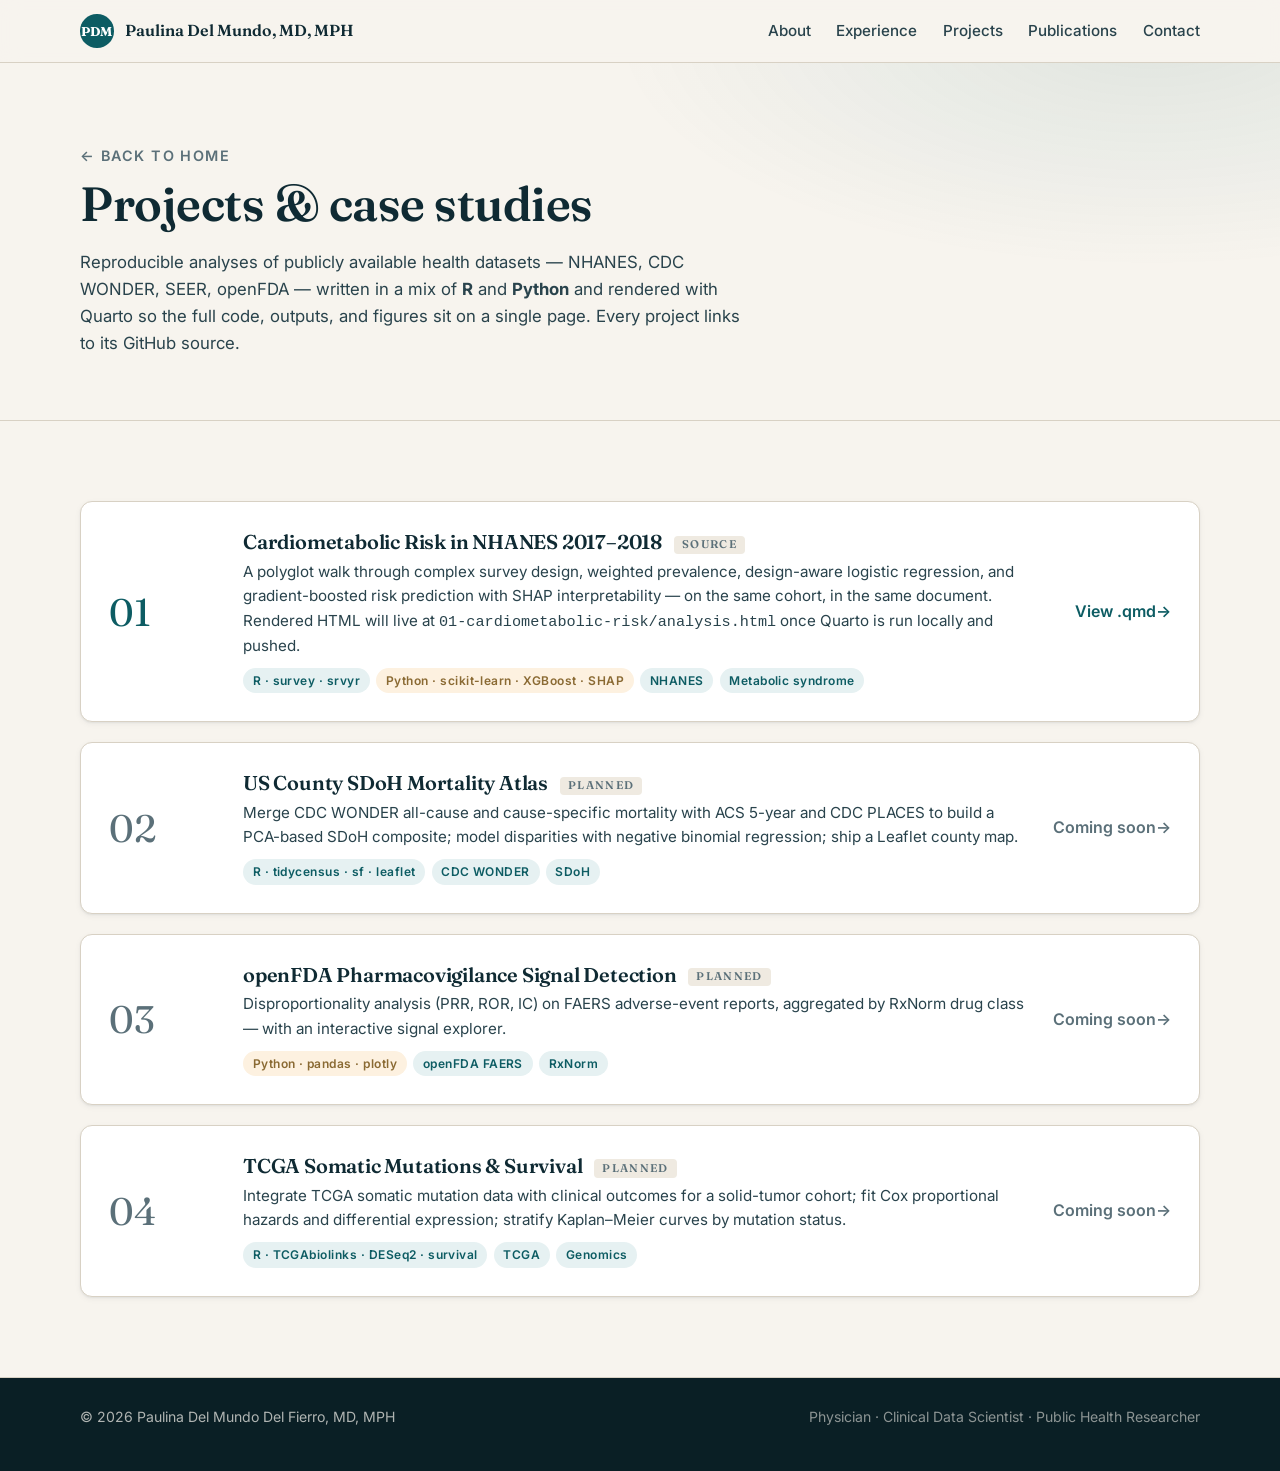
==== projects/index.html @ acab8e60 "Add projects section with NHANES polyglot Quarto scaffold - New projects/ hub styled to match the ma" ====
<!DOCTYPE html>
<html lang="en">
<head>
  <meta charset="UTF-8" />
  <meta name="viewport" content="width=device-width, initial-scale=1.0" />
  <title>Projects · Paulina Del Mundo Del Fierro, MD, MPH</title>
  <meta name="description" content="Reproducible R + Python analyses of public health datasets — NHANES, CDC, and beyond." />
  <link rel="preconnect" href="https://fonts.googleapis.com" />
  <link rel="preconnect" href="https://fonts.gstatic.com" crossorigin />
  <link href="https://fonts.googleapis.com/css2?family=Fraunces:ital,wght@0,400;0,600;0,700&family=Inter:wght@300;400;500;600;700&family=JetBrains+Mono:wght@400;500&display=swap" rel="stylesheet" />
  <link rel="stylesheet" href="../styles.css" />
  <style>
    .projects-hero {
      padding: 5rem 0 3rem;
      border-bottom: 1px solid var(--line);
      background:
        radial-gradient(900px 400px at 90% -10%, rgba(13, 92, 99, 0.1), transparent 60%),
        var(--paper);
    }
    .projects-hero h1 {
      font-family: var(--font-serif);
      font-size: clamp(2rem, 4vw, 3rem);
      margin: 0.4rem 0 1rem;
    }
    .projects-hero p {
      color: var(--ink-soft);
      max-width: 42rem;
      font-size: 1.05rem;
    }
    .project-list {
      list-style: none;
      padding: 0;
      margin: 0;
      display: grid;
      gap: 1.25rem;
    }
    .project-card {
      display: grid;
      grid-template-columns: 110px 1fr auto;
      gap: 1.5rem;
      align-items: center;
      padding: 1.75rem;
      background: var(--white);
      border: 1px solid var(--line);
      border-radius: var(--radius);
      box-shadow: var(--shadow-sm);
      transition: transform 0.2s ease, box-shadow 0.2s ease, border-color 0.2s ease;
    }
    .project-card:hover {
      transform: translateY(-2px);
      box-shadow: var(--shadow-md);
      border-color: var(--accent);
    }
    .project-num {
      font-family: var(--font-serif);
      font-size: 2.4rem;
      color: var(--accent);
      line-height: 1;
    }
    .project-title {
      font-family: var(--font-serif);
      font-size: 1.25rem;
      margin: 0 0 0.35rem;
      color: var(--ink);
    }
    .project-blurb {
      margin: 0 0 0.6rem;
      color: var(--ink-soft);
      font-size: 0.95rem;
    }
    .project-tags {
      list-style: none;
      padding: 0;
      margin: 0;
      display: flex;
      flex-wrap: wrap;
      gap: 0.4rem;
    }
    .project-tags li {
      font-size: 0.75rem;
      padding: 0.2rem 0.6rem;
      border-radius: 999px;
      background: var(--accent-soft);
      color: var(--accent);
      font-weight: 600;
      letter-spacing: 0.04em;
    }
    .project-tags li.py { background: #fdf1e0; color: #8a6a33; }
    .project-tags li.r  { background: #e6f1f2; color: #0d5c63; }
    .project-cta {
      font-weight: 600;
      color: var(--accent);
      white-space: nowrap;
    }
    .project-cta::after {
      content: " →";
      transition: transform 0.2s ease;
      display: inline-block;
    }
    .project-card:hover .project-cta::after { transform: translateX(4px); }
    .project-status {
      display: inline-block;
      font-size: 0.7rem;
      text-transform: uppercase;
      letter-spacing: 0.12em;
      padding: 0.15rem 0.5rem;
      border-radius: 4px;
      background: var(--paper-2);
      color: var(--muted);
      margin-left: 0.5rem;
      vertical-align: middle;
      font-weight: 600;
    }
    .project-status.live { background: var(--accent-soft); color: var(--accent); }
    .back-link {
      display: inline-flex;
      align-items: center;
      gap: 0.4rem;
      color: var(--muted);
      font-size: 0.9rem;
      text-transform: uppercase;
      letter-spacing: 0.1em;
      font-weight: 600;
    }
    .back-link:hover { color: var(--accent); }

    @media (max-width: 640px) {
      .project-card {
        grid-template-columns: 1fr;
        gap: 0.5rem;
      }
      .project-num { font-size: 1.8rem; }
      .project-cta { justify-self: start; }
    }
  </style>
</head>
<body>
  <header class="site-header">
    <div class="container nav">
      <a href="../index.html" class="brand">
        <span class="brand-mark">PDM</span>
        <span class="brand-name">Paulina Del Mundo, MD, MPH</span>
      </a>
      <nav aria-label="Primary">
        <ul class="nav-links">
          <li><a href="../index.html#about">About</a></li>
          <li><a href="../index.html#experience">Experience</a></li>
          <li><a href="./">Projects</a></li>
          <li><a href="../index.html#publications">Publications</a></li>
          <li><a href="../index.html#contact">Contact</a></li>
        </ul>
      </nav>
      <button class="nav-toggle" aria-label="Open navigation" aria-expanded="false">
        <span></span><span></span><span></span>
      </button>
    </div>
  </header>

  <main>
    <section class="projects-hero">
      <div class="container">
        <a href="../index.html" class="back-link">&larr; Back to home</a>
        <h1>Projects &amp; case studies</h1>
        <p>
          Reproducible analyses of publicly available health datasets — NHANES, CDC WONDER,
          SEER, openFDA — written in a mix of <strong>R</strong> and <strong>Python</strong> and
          rendered with Quarto so the full code, outputs, and figures sit on a single page.
          Every project links to its GitHub source.
        </p>
      </div>
    </section>

    <section class="section">
      <div class="container">
        <ul class="project-list">
          <li>
            <a class="project-card" href="https://github.com/paulinedmdf/paulinadelmundomd/blob/main/projects/01-cardiometabolic-risk/analysis.qmd">
              <span class="project-num">01</span>
              <div>
                <h2 class="project-title">
                  Cardiometabolic Risk in NHANES 2017–2018
                  <span class="project-status">Source</span>
                </h2>
                <p class="project-blurb">
                  A polyglot walk through complex survey design, weighted prevalence,
                  design-aware logistic regression, and gradient-boosted risk prediction
                  with SHAP interpretability — on the same cohort, in the same document.
                  Rendered HTML will live at <code>01-cardiometabolic-risk/analysis.html</code>
                  once Quarto is run locally and pushed.
                </p>
                <ul class="project-tags">
                  <li class="r">R · survey · srvyr</li>
                  <li class="py">Python · scikit-learn · XGBoost · SHAP</li>
                  <li>NHANES</li>
                  <li>Metabolic syndrome</li>
                </ul>
              </div>
              <span class="project-cta">View .qmd</span>
            </a>
          </li>

          <li>
            <div class="project-card" style="cursor: default;">
              <span class="project-num" style="color: var(--muted);">02</span>
              <div>
                <h2 class="project-title">
                  US County SDoH Mortality Atlas
                  <span class="project-status">Planned</span>
                </h2>
                <p class="project-blurb">
                  Merge CDC WONDER all-cause and cause-specific mortality with ACS 5-year
                  and CDC PLACES to build a PCA-based SDoH composite; model disparities
                  with negative binomial regression; ship a Leaflet county map.
                </p>
                <ul class="project-tags">
                  <li class="r">R · tidycensus · sf · leaflet</li>
                  <li>CDC WONDER</li>
                  <li>SDoH</li>
                </ul>
              </div>
              <span class="project-cta" style="color: var(--muted);">Coming soon</span>
            </div>
          </li>

          <li>
            <div class="project-card" style="cursor: default;">
              <span class="project-num" style="color: var(--muted);">03</span>
              <div>
                <h2 class="project-title">
                  openFDA Pharmacovigilance Signal Detection
                  <span class="project-status">Planned</span>
                </h2>
                <p class="project-blurb">
                  Disproportionality analysis (PRR, ROR, IC) on FAERS adverse-event reports,
                  aggregated by RxNorm drug class — with an interactive signal explorer.
                </p>
                <ul class="project-tags">
                  <li class="py">Python · pandas · plotly</li>
                  <li>openFDA FAERS</li>
                  <li>RxNorm</li>
                </ul>
              </div>
              <span class="project-cta" style="color: var(--muted);">Coming soon</span>
            </div>
          </li>

          <li>
            <div class="project-card" style="cursor: default;">
              <span class="project-num" style="color: var(--muted);">04</span>
              <div>
                <h2 class="project-title">
                  TCGA Somatic Mutations &amp; Survival
                  <span class="project-status">Planned</span>
                </h2>
                <p class="project-blurb">
                  Integrate TCGA somatic mutation data with clinical outcomes for a solid-tumor
                  cohort; fit Cox proportional hazards and differential expression; stratify
                  Kaplan–Meier curves by mutation status.
                </p>
                <ul class="project-tags">
                  <li class="r">R · TCGAbiolinks · DESeq2 · survival</li>
                  <li>TCGA</li>
                  <li>Genomics</li>
                </ul>
              </div>
              <span class="project-cta" style="color: var(--muted);">Coming soon</span>
            </div>
          </li>
        </ul>
      </div>
    </section>
  </main>

  <footer class="site-footer">
    <div class="container footer-inner">
      <p>&copy; <span id="year"></span> Paulina Del Mundo Del Fierro, MD, MPH</p>
      <p class="footer-tag">Physician &middot; Clinical Data Scientist &middot; Public Health Researcher</p>
    </div>
  </footer>

  <script src="../script.js"></script>
</body>
</html>
---- styles.css ----
:root {
  --ink: #0f2a33;
  --ink-soft: #29434c;
  --muted: #5b7079;
  --paper: #f7f4ee;
  --paper-2: #efeae1;
  --line: #d8d1c4;
  --accent: #0d5c63;
  --accent-2: #147a82;
  --accent-soft: #e6f1f2;
  --gold: #b08a49;
  --white: #ffffff;
  --max: 1120px;
  --radius: 12px;
  --shadow-sm: 0 1px 2px rgba(15, 42, 51, 0.06), 0 2px 6px rgba(15, 42, 51, 0.05);
  --shadow-md: 0 8px 24px rgba(15, 42, 51, 0.08);
  --font-sans: "Inter", system-ui, -apple-system, "Segoe UI", Roboto, Helvetica, Arial, sans-serif;
  --font-serif: "Fraunces", Georgia, "Times New Roman", serif;
}

* {
  box-sizing: border-box;
}

html {
  scroll-behavior: smooth;
}

body {
  margin: 0;
  font-family: var(--font-sans);
  color: var(--ink);
  background: var(--paper);
  line-height: 1.6;
  -webkit-font-smoothing: antialiased;
  text-rendering: optimizeLegibility;
}

img {
  max-width: 100%;
  display: block;
}

a {
  color: var(--accent);
  text-decoration: none;
  transition: color 0.2s ease;
}
a:hover {
  color: var(--accent-2);
}

h1, h2, h3, h4 {
  font-family: var(--font-serif);
  color: var(--ink);
  letter-spacing: -0.01em;
  margin: 0 0 0.5rem;
  line-height: 1.2;
  font-weight: 600;
}

p {
  margin: 0 0 1rem;
}

.container {
  width: min(var(--max), 92vw);
  margin: 0 auto;
}

/* ===== Header ===== */
.site-header {
  position: sticky;
  top: 0;
  z-index: 40;
  background: rgba(247, 244, 238, 0.92);
  backdrop-filter: saturate(1.3) blur(10px);
  border-bottom: 1px solid var(--line);
}

.nav {
  display: flex;
  align-items: center;
  justify-content: space-between;
  gap: 1rem;
  padding: 0.9rem 0;
}

.brand {
  display: inline-flex;
  align-items: center;
  gap: 0.7rem;
  color: var(--ink);
  font-weight: 600;
}
.brand:hover { color: var(--accent); }

.brand-mark {
  display: inline-grid;
  place-items: center;
  width: 2.1rem;
  height: 2.1rem;
  border-radius: 50%;
  background: var(--accent);
  color: var(--white);
  font-family: var(--font-serif);
  font-weight: 700;
  font-size: 0.8rem;
  letter-spacing: 0.02em;
}

.brand-name {
  font-family: var(--font-serif);
  font-size: 1rem;
}

.nav-links {
  display: flex;
  gap: 1.6rem;
  list-style: none;
  margin: 0;
  padding: 0;
}

.nav-links a {
  color: var(--ink-soft);
  font-weight: 500;
  font-size: 0.95rem;
  position: relative;
}
.nav-links a::after {
  content: "";
  position: absolute;
  left: 0;
  right: 0;
  bottom: -6px;
  height: 2px;
  background: var(--accent);
  transform: scaleX(0);
  transform-origin: left;
  transition: transform 0.25s ease;
}
.nav-links a:hover {
  color: var(--ink);
}
.nav-links a:hover::after {
  transform: scaleX(1);
}

.nav-toggle {
  display: none;
  background: none;
  border: 0;
  padding: 0.4rem;
  cursor: pointer;
}
.nav-toggle span {
  display: block;
  width: 22px;
  height: 2px;
  background: var(--ink);
  margin: 5px 0;
  transition: transform 0.2s ease, opacity 0.2s ease;
}

/* ===== Hero ===== */
.hero {
  padding: 5.5rem 0 4rem;
  background:
    radial-gradient(1200px 500px at 90% -10%, rgba(13, 92, 99, 0.12), transparent 60%),
    radial-gradient(800px 400px at -10% 110%, rgba(176, 138, 73, 0.09), transparent 60%),
    var(--paper);
  border-bottom: 1px solid var(--line);
}

.hero-grid {
  display: grid;
  grid-template-columns: 1.35fr 1fr;
  gap: 3rem;
  align-items: center;
}

.eyebrow {
  text-transform: uppercase;
  letter-spacing: 0.14em;
  font-size: 0.78rem;
  color: var(--accent);
  font-weight: 600;
  margin: 0 0 1rem;
}

.hero h1 {
  font-size: clamp(2.25rem, 4.5vw, 3.6rem);
  line-height: 1.08;
  margin-bottom: 1.25rem;
}

.hero-accent {
  color: inherit;
  font-style: normal;
  font-weight: 600;
}

.lede {
  font-size: 1.1rem;
  color: var(--ink-soft);
  max-width: 40rem;
  margin-bottom: 1.75rem;
}

.hero-cta {
  display: flex;
  flex-wrap: wrap;
  gap: 0.75rem;
  margin-bottom: 2.5rem;
}

.btn {
  display: inline-flex;
  align-items: center;
  justify-content: center;
  padding: 0.75rem 1.4rem;
  border-radius: 999px;
  font-weight: 600;
  font-size: 0.95rem;
  transition: transform 0.15s ease, background 0.2s ease, color 0.2s ease, border-color 0.2s ease;
  border: 1.5px solid transparent;
  cursor: pointer;
}
.btn-primary {
  background: var(--accent);
  color: var(--white);
}
.btn-primary:hover {
  background: var(--accent-2);
  color: var(--white);
  transform: translateY(-1px);
}
.btn-ghost {
  background: transparent;
  color: var(--ink);
  border-color: var(--ink);
}
.btn-ghost:hover {
  background: var(--ink);
  color: var(--paper);
  transform: translateY(-1px);
}

.hero-stats {
  display: grid;
  grid-template-columns: repeat(4, 1fr);
  gap: 1.25rem;
  margin: 0;
  padding-top: 1.75rem;
  border-top: 1px solid var(--line);
}
.hero-stats dt {
  font-size: 0.78rem;
  text-transform: uppercase;
  letter-spacing: 0.08em;
  color: var(--muted);
  margin-bottom: 0.25rem;
}
.hero-stats dd {
  margin: 0;
  font-family: var(--font-serif);
  font-size: 1.55rem;
  font-weight: 600;
  color: var(--ink);
}

.hero-card {
  background: var(--white);
  border: 1px solid var(--line);
  border-radius: var(--radius);
  padding: 1.75rem;
  box-shadow: var(--shadow-md);
  position: relative;
}
.hero-card::before {
  content: "";
  position: absolute;
  top: 1.75rem;
  left: 0;
  width: 4px;
  height: calc(100% - 3.5rem);
  background: linear-gradient(var(--accent), var(--gold));
  border-radius: 0 2px 2px 0;
}

.card-title {
  font-size: 0.8rem;
  text-transform: uppercase;
  letter-spacing: 0.14em;
  color: var(--accent);
  font-family: var(--font-sans);
  font-weight: 700;
  margin-bottom: 1.1rem;
}

.card-list {
  list-style: none;
  padding: 0;
  margin: 0;
}
.card-list li {
  display: grid;
  grid-template-columns: 110px 1fr;
  gap: 0.75rem;
  padding: 0.75rem 0;
  border-bottom: 1px dashed var(--line);
  font-size: 0.95rem;
}
.card-list li:last-child {
  border-bottom: 0;
}
.card-list strong {
  color: var(--ink);
  font-weight: 600;
}
.card-list span {
  color: var(--ink-soft);
}

/* ===== Sections ===== */
.section {
  padding: 5rem 0;
  border-bottom: 1px solid var(--line);
}
.section-muted {
  background: var(--paper-2);
}

.section-kicker {
  text-transform: uppercase;
  letter-spacing: 0.14em;
  font-size: 0.78rem;
  color: var(--accent);
  font-weight: 700;
  margin: 0 0 0.7rem;
}

.section-title {
  font-size: clamp(1.75rem, 3vw, 2.4rem);
  margin-bottom: 2.5rem;
  max-width: 42rem;
}

.section-grid {
  display: grid;
  grid-template-columns: 340px 1fr;
  gap: 3rem;
  align-items: start;
}

.section-intro h2 {
  font-size: clamp(1.7rem, 2.6vw, 2.1rem);
  margin-top: 0.4rem;
}

.pillars {
  list-style: none;
  padding: 0;
  margin: 2rem 0 0;
  display: grid;
  gap: 1.25rem;
}
.pillars li {
  padding: 1.25rem 1.4rem;
  background: var(--white);
  border: 1px solid var(--line);
  border-left: 3px solid var(--accent);
  border-radius: 8px;
  box-shadow: var(--shadow-sm);
}
.pillars h3 {
  font-size: 1.1rem;
  margin-bottom: 0.35rem;
}
.pillars p {
  color: var(--ink-soft);
  margin: 0;
  font-size: 0.97rem;
}

/* ===== Skills ===== */
.skills-grid {
  display: grid;
  grid-template-columns: repeat(auto-fit, minmax(260px, 1fr));
  gap: 1.25rem;
  margin-bottom: 3rem;
}
.skill-card {
  background: var(--white);
  border: 1px solid var(--line);
  border-radius: var(--radius);
  padding: 1.5rem;
  transition: transform 0.2s ease, box-shadow 0.2s ease;
}
.skill-card:hover {
  transform: translateY(-2px);
  box-shadow: var(--shadow-md);
}
.skill-card h3 {
  font-size: 1.1rem;
  color: var(--accent);
  margin-bottom: 0.5rem;
}
.skill-card p {
  color: var(--ink-soft);
  margin: 0;
  font-size: 0.95rem;
}

.toolkit {
  display: grid;
  grid-template-columns: repeat(auto-fit, minmax(260px, 1fr));
  gap: 2rem;
  padding-top: 2rem;
  border-top: 1px solid var(--line);
}
.toolkit h4 {
  font-family: var(--font-sans);
  font-size: 0.8rem;
  text-transform: uppercase;
  letter-spacing: 0.12em;
  color: var(--muted);
  margin-bottom: 0.8rem;
}
.tags {
  list-style: none;
  padding: 0;
  margin: 0;
  display: flex;
  flex-wrap: wrap;
  gap: 0.5rem;
}
.tags li {
  background: var(--accent-soft);
  color: var(--accent);
  border-radius: 999px;
  padding: 0.3rem 0.75rem;
  font-size: 0.85rem;
  font-weight: 500;
  border: 1px solid rgba(13, 92, 99, 0.12);
}

/* ===== Timeline ===== */
.timeline {
  list-style: none;
  padding: 0;
  margin: 0;
  position: relative;
}
.timeline::before {
  content: "";
  position: absolute;
  left: 170px;
  top: 0;
  bottom: 0;
  width: 2px;
  background: var(--line);
}
.timeline > li {
  display: grid;
  grid-template-columns: 170px 1fr;
  gap: 2.2rem;
  padding: 1.5rem 0;
  position: relative;
}
.timeline > li::before {
  content: "";
  position: absolute;
  left: 164px;
  top: 2rem;
  width: 14px;
  height: 14px;
  border-radius: 50%;
  background: var(--paper);
  border: 3px solid var(--accent);
  box-shadow: 0 0 0 4px var(--paper);
}
.section-muted .timeline > li::before {
  box-shadow: 0 0 0 4px var(--paper-2);
}

.timeline-meta time {
  display: block;
  font-weight: 600;
  color: var(--ink);
  font-size: 0.9rem;
  margin-bottom: 0.25rem;
}
.timeline-org {
  color: var(--muted);
  font-size: 0.88rem;
  margin: 0;
}
.timeline-body h3 {
  font-size: 1.2rem;
  margin-bottom: 0.6rem;
}
.timeline-body ul {
  margin: 0;
  padding-left: 1.1rem;
  color: var(--ink-soft);
}
.timeline-body li {
  margin-bottom: 0.4rem;
}

/* ===== Education ===== */
.edu-grid {
  display: grid;
  grid-template-columns: repeat(auto-fit, minmax(300px, 1fr));
  gap: 1.25rem;
}
.edu-card {
  background: var(--white);
  border: 1px solid var(--line);
  border-radius: var(--radius);
  padding: 1.6rem;
  box-shadow: var(--shadow-sm);
}
.edu-card h3 {
  font-size: 1.15rem;
  margin-bottom: 0.35rem;
}
.edu-school {
  color: var(--accent);
  font-weight: 500;
  margin: 0 0 0.2rem;
  font-size: 0.95rem;
}
.edu-dates {
  color: var(--muted);
  font-size: 0.85rem;
  margin: 0 0 0.9rem;
}
.edu-card ul {
  margin: 0;
  padding-left: 1.1rem;
  color: var(--ink-soft);
  font-size: 0.95rem;
}
.edu-card li { margin-bottom: 0.35rem; }
.edu-card-licensure { border-top: 3px solid var(--gold); }

/* ===== Publications ===== */
.subhead {
  font-family: var(--font-sans);
  font-size: 0.85rem;
  text-transform: uppercase;
  letter-spacing: 0.12em;
  color: var(--muted);
  margin: 2rem 0 0.9rem;
  font-weight: 700;
}
.subhead:first-child { margin-top: 0; }

.pub-list {
  list-style: none;
  padding: 0;
  margin: 0 0 1.5rem;
  display: grid;
  gap: 1rem;
}
.pub-list li {
  padding: 1.1rem 1.25rem;
  background: var(--white);
  border: 1px solid var(--line);
  border-radius: 8px;
}
.pub-title {
  font-family: var(--font-serif);
  color: var(--ink);
  margin: 0 0 0.3rem;
  font-size: 1.05rem;
  line-height: 1.35;
  font-weight: 600;
}
.pub-meta {
  color: var(--ink-soft);
  font-size: 0.9rem;
  margin: 0 0 0.2rem;
}
.pub-doi {
  font-size: 0.85rem;
  margin: 0;
}

/* ===== Leadership ===== */
.leadership-grid {
  display: grid;
  grid-template-columns: repeat(auto-fit, minmax(280px, 1fr));
  gap: 1.25rem;
  margin-bottom: 2.5rem;
}
.lead-card {
  background: var(--white);
  border: 1px solid var(--line);
  border-radius: var(--radius);
  padding: 1.5rem;
}
.lead-dates {
  font-size: 0.8rem;
  color: var(--accent);
  text-transform: uppercase;
  letter-spacing: 0.1em;
  font-weight: 600;
  margin: 0 0 0.5rem;
}
.lead-card h3 {
  font-size: 1.1rem;
  margin-bottom: 0.2rem;
}
.lead-org {
  color: var(--muted);
  font-size: 0.88rem;
  margin: 0 0 0.7rem;
}
.lead-card p:last-child {
  color: var(--ink-soft);
  margin: 0;
  font-size: 0.95rem;
}

.memberships ul {
  list-style: none;
  padding: 0;
  margin: 0;
  display: grid;
  grid-template-columns: repeat(auto-fit, minmax(300px, 1fr));
  gap: 0.75rem;
}
.memberships li {
  background: var(--white);
  border: 1px solid var(--line);
  padding: 0.85rem 1.1rem;
  border-radius: 8px;
  color: var(--ink-soft);
  font-size: 0.95rem;
}

/* ===== Contact ===== */
.section-contact {
  background: linear-gradient(180deg, var(--ink) 0%, #0a1f25 100%);
  color: var(--paper);
  border-bottom: 0;
  padding: 5rem 0;
}
.section-contact .section-kicker { color: var(--gold); }
.section-contact h2 {
  color: var(--paper);
  font-size: clamp(1.8rem, 3vw, 2.5rem);
  max-width: 28rem;
  margin-bottom: 1rem;
}
.contact-grid {
  display: grid;
  grid-template-columns: 1.2fr 1fr;
  gap: 3rem;
  align-items: start;
}
.contact-lede {
  color: rgba(247, 244, 238, 0.82);
  max-width: 32rem;
  margin: 0;
}
.contact-list {
  list-style: none;
  margin: 0;
  padding: 0;
  display: grid;
  gap: 1rem;
}
.contact-list li {
  display: grid;
  grid-template-columns: 110px 1fr;
  gap: 1rem;
  align-items: baseline;
  padding: 0.9rem 0;
  border-bottom: 1px solid rgba(247, 244, 238, 0.15);
}
.contact-label {
  text-transform: uppercase;
  letter-spacing: 0.12em;
  font-size: 0.75rem;
  color: var(--gold);
  font-weight: 600;
}
.contact-list a {
  color: var(--paper);
  border-bottom: 1px solid transparent;
  transition: border-color 0.2s ease, color 0.2s ease;
}
.contact-list a:hover {
  color: var(--white);
  border-color: var(--gold);
}

/* ===== Footer ===== */
.site-footer {
  padding: 1.75rem 0;
  background: #0a1f25;
  color: rgba(247, 244, 238, 0.7);
  font-size: 0.88rem;
}
.footer-inner {
  display: flex;
  justify-content: space-between;
  gap: 1rem;
  flex-wrap: wrap;
}
.footer-tag {
  margin: 0;
  color: rgba(247, 244, 238, 0.55);
}

/* ===== Responsive ===== */
@media (max-width: 900px) {
  .hero-grid { grid-template-columns: 1fr; }
  .hero-stats { grid-template-columns: repeat(2, 1fr); }
  .section-grid { grid-template-columns: 1fr; gap: 1.5rem; }
  .contact-grid { grid-template-columns: 1fr; gap: 2rem; }
  .timeline::before { left: 8px; }
  .timeline > li {
    grid-template-columns: 1fr;
    gap: 0.5rem;
    padding-left: 2rem;
  }
  .timeline > li::before {
    left: 2px;
    top: 1.75rem;
  }
  .nav-links {
    position: absolute;
    top: 100%;
    right: 4vw;
    flex-direction: column;
    background: var(--white);
    border: 1px solid var(--line);
    border-radius: 10px;
    box-shadow: var(--shadow-md);
    padding: 1rem 1.25rem;
    gap: 0.75rem;
    display: none;
    min-width: 180px;
  }
  .nav-links.open { display: flex; }
  .nav-toggle { display: inline-block; }
  .brand-name { display: none; }
}

@media (max-width: 560px) {
  .hero { padding: 3.5rem 0 2.75rem; }
  .section { padding: 3.5rem 0; }
  .hero-stats { grid-template-columns: 1fr 1fr; gap: 1rem; }
  .card-list li { grid-template-columns: 1fr; gap: 0.1rem; }
  .contact-list li { grid-template-columns: 1fr; gap: 0.1rem; }
}

@media (prefers-reduced-motion: reduce) {
  * {
    transition: none !important;
    animation: none !important;
    scroll-behavior: auto !important;
  }
}
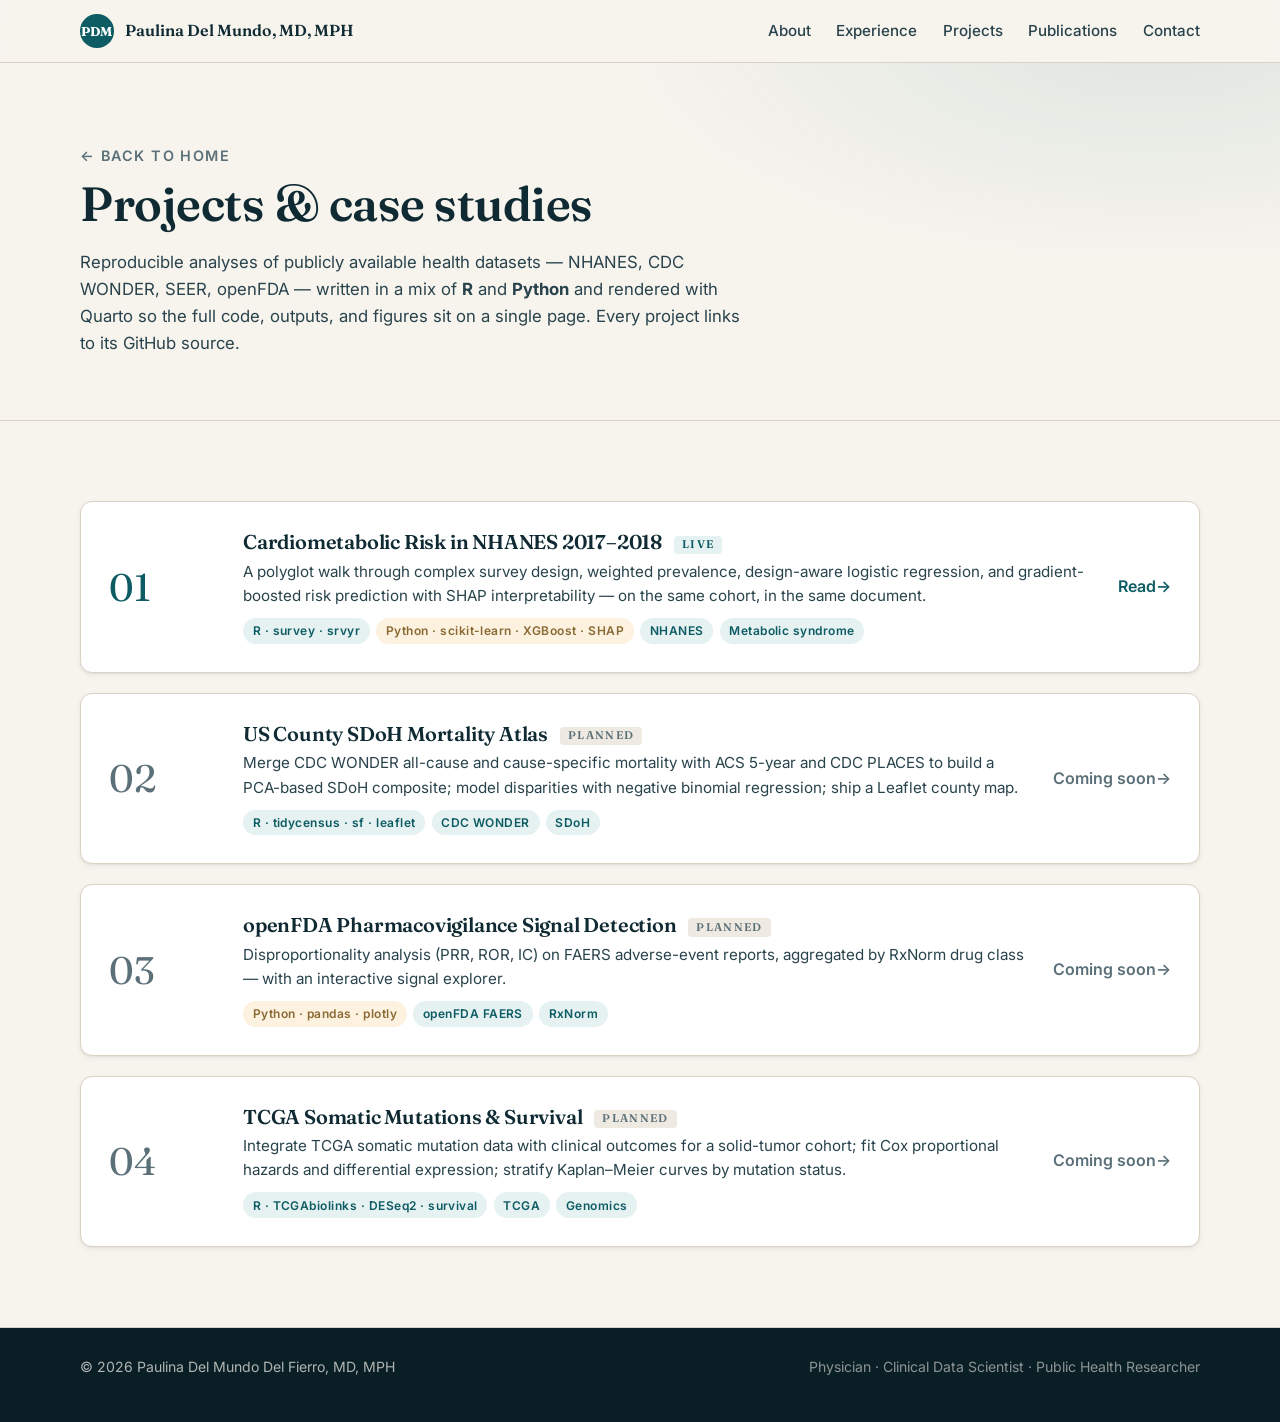
==== commit cccdbbed: "Render first Quarto analysis end-to-end - Rendered projects/01-cardiometabolic-risk/analysis.html (s" ====
--- a/projects/index.html
+++ b/projects/index.html
@@ -174,19 +174,17 @@
       <div class="container">
         <ul class="project-list">
           <li>
-            <a class="project-card" href="https://github.com/paulinedmdf/paulinadelmundomd/blob/main/projects/01-cardiometabolic-risk/analysis.qmd">
+            <a class="project-card" href="01-cardiometabolic-risk/analysis.html">
               <span class="project-num">01</span>
               <div>
                 <h2 class="project-title">
                   Cardiometabolic Risk in NHANES 2017–2018
-                  <span class="project-status">Source</span>
+                  <span class="project-status live">Live</span>
                 </h2>
                 <p class="project-blurb">
                   A polyglot walk through complex survey design, weighted prevalence,
                   design-aware logistic regression, and gradient-boosted risk prediction
                   with SHAP interpretability — on the same cohort, in the same document.
-                  Rendered HTML will live at <code>01-cardiometabolic-risk/analysis.html</code>
-                  once Quarto is run locally and pushed.
                 </p>
                 <ul class="project-tags">
                   <li class="r">R · survey · srvyr</li>
@@ -195,7 +193,7 @@
                   <li>Metabolic syndrome</li>
                 </ul>
               </div>
-              <span class="project-cta">View .qmd</span>
+              <span class="project-cta">Read</span>
             </a>
           </li>
 
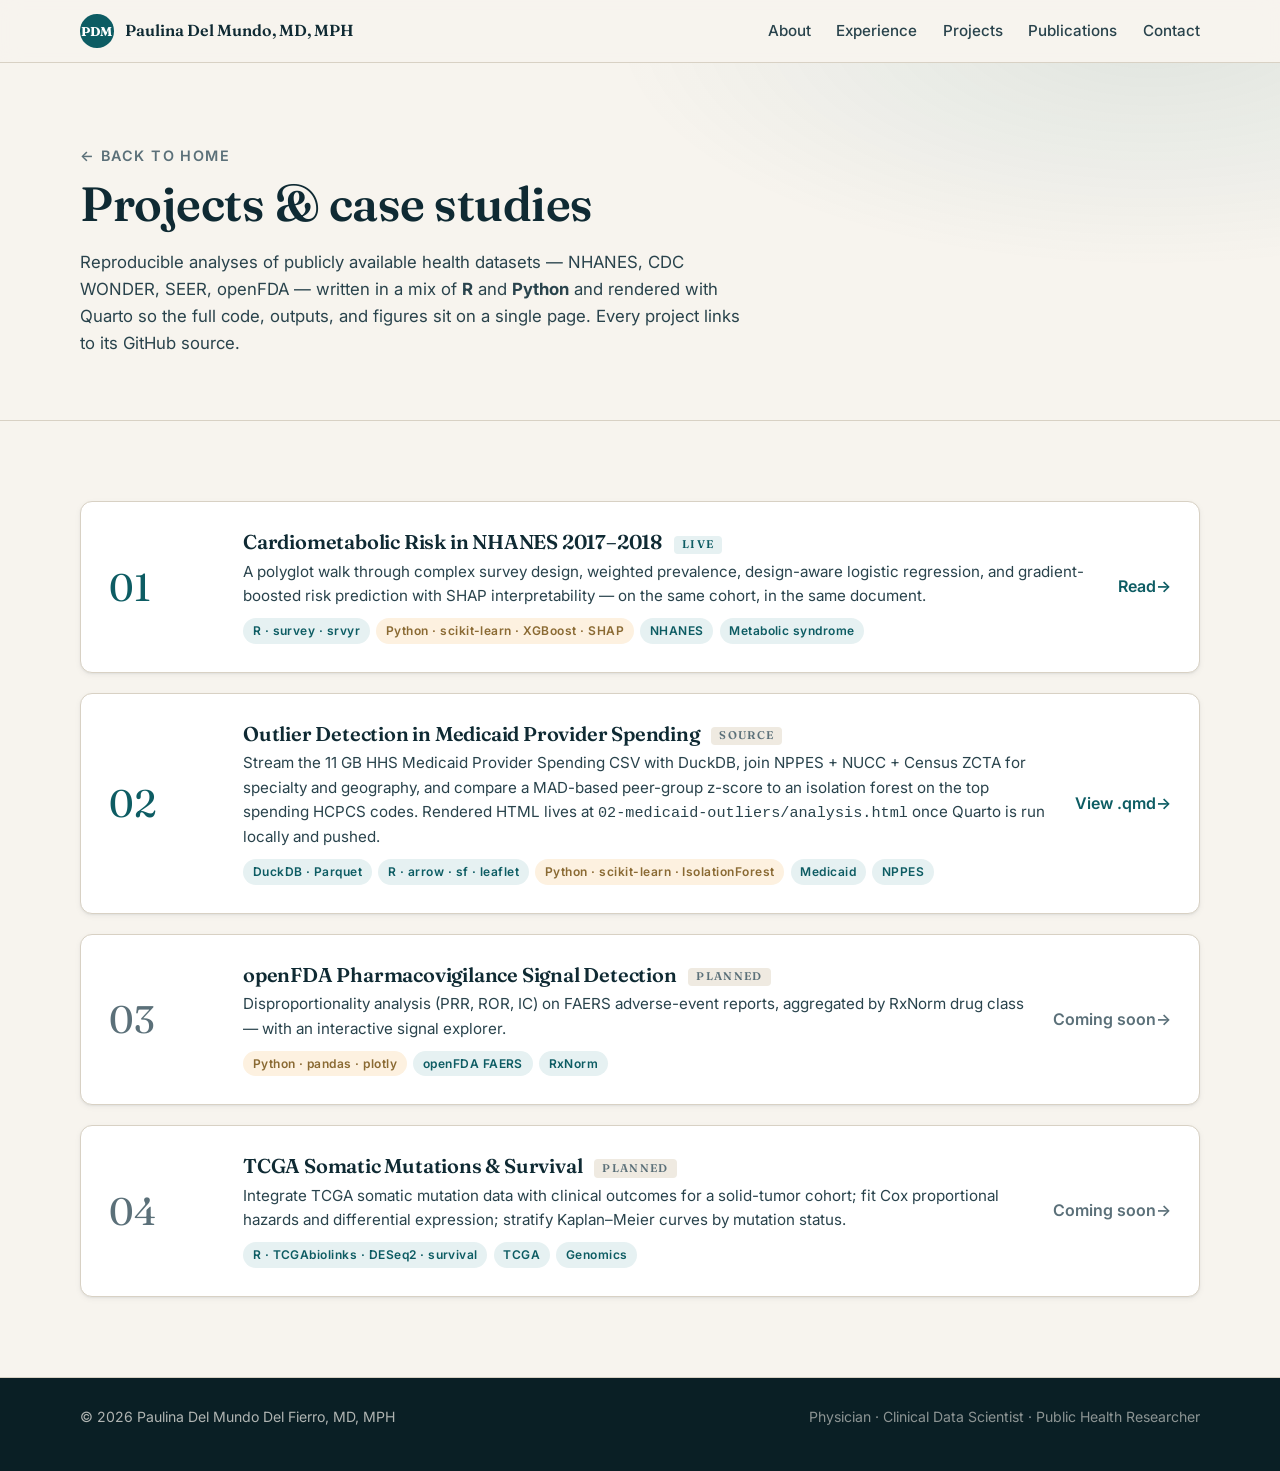
==== commit 220841b8: "Scaffold project 02: Medicaid outlier detection - Quarto analysis.qmd (polyglot R + Python) consumin" ====
--- a/projects/index.html
+++ b/projects/index.html
@@ -198,26 +198,31 @@
           </li>
 
           <li>
-            <div class="project-card" style="cursor: default;">
-              <span class="project-num" style="color: var(--muted);">02</span>
-              <div>
-                <h2 class="project-title">
-                  US County SDoH Mortality Atlas
-                  <span class="project-status">Planned</span>
-                </h2>
-                <p class="project-blurb">
-                  Merge CDC WONDER all-cause and cause-specific mortality with ACS 5-year
-                  and CDC PLACES to build a PCA-based SDoH composite; model disparities
-                  with negative binomial regression; ship a Leaflet county map.
-                </p>
-                <ul class="project-tags">
-                  <li class="r">R · tidycensus · sf · leaflet</li>
-                  <li>CDC WONDER</li>
-                  <li>SDoH</li>
-                </ul>
-              </div>
-              <span class="project-cta" style="color: var(--muted);">Coming soon</span>
-            </div>
+            <a class="project-card" href="https://github.com/paulinedmdf/paulinadelmundomd/blob/main/projects/02-medicaid-outliers/analysis.qmd">
+              <span class="project-num">02</span>
+              <div>
+                <h2 class="project-title">
+                  Outlier Detection in Medicaid Provider Spending
+                  <span class="project-status">Source</span>
+                </h2>
+                <p class="project-blurb">
+                  Stream the 11 GB HHS Medicaid Provider Spending CSV with DuckDB,
+                  join NPPES + NUCC + Census ZCTA for specialty and geography, and
+                  compare a MAD-based peer-group z-score to an isolation forest on
+                  the top spending HCPCS codes. Rendered HTML lives at
+                  <code>02-medicaid-outliers/analysis.html</code> once Quarto is run
+                  locally and pushed.
+                </p>
+                <ul class="project-tags">
+                  <li>DuckDB · Parquet</li>
+                  <li class="r">R · arrow · sf · leaflet</li>
+                  <li class="py">Python · scikit-learn · IsolationForest</li>
+                  <li>Medicaid</li>
+                  <li>NPPES</li>
+                </ul>
+              </div>
+              <span class="project-cta">View .qmd</span>
+            </a>
           </li>
 
           <li>
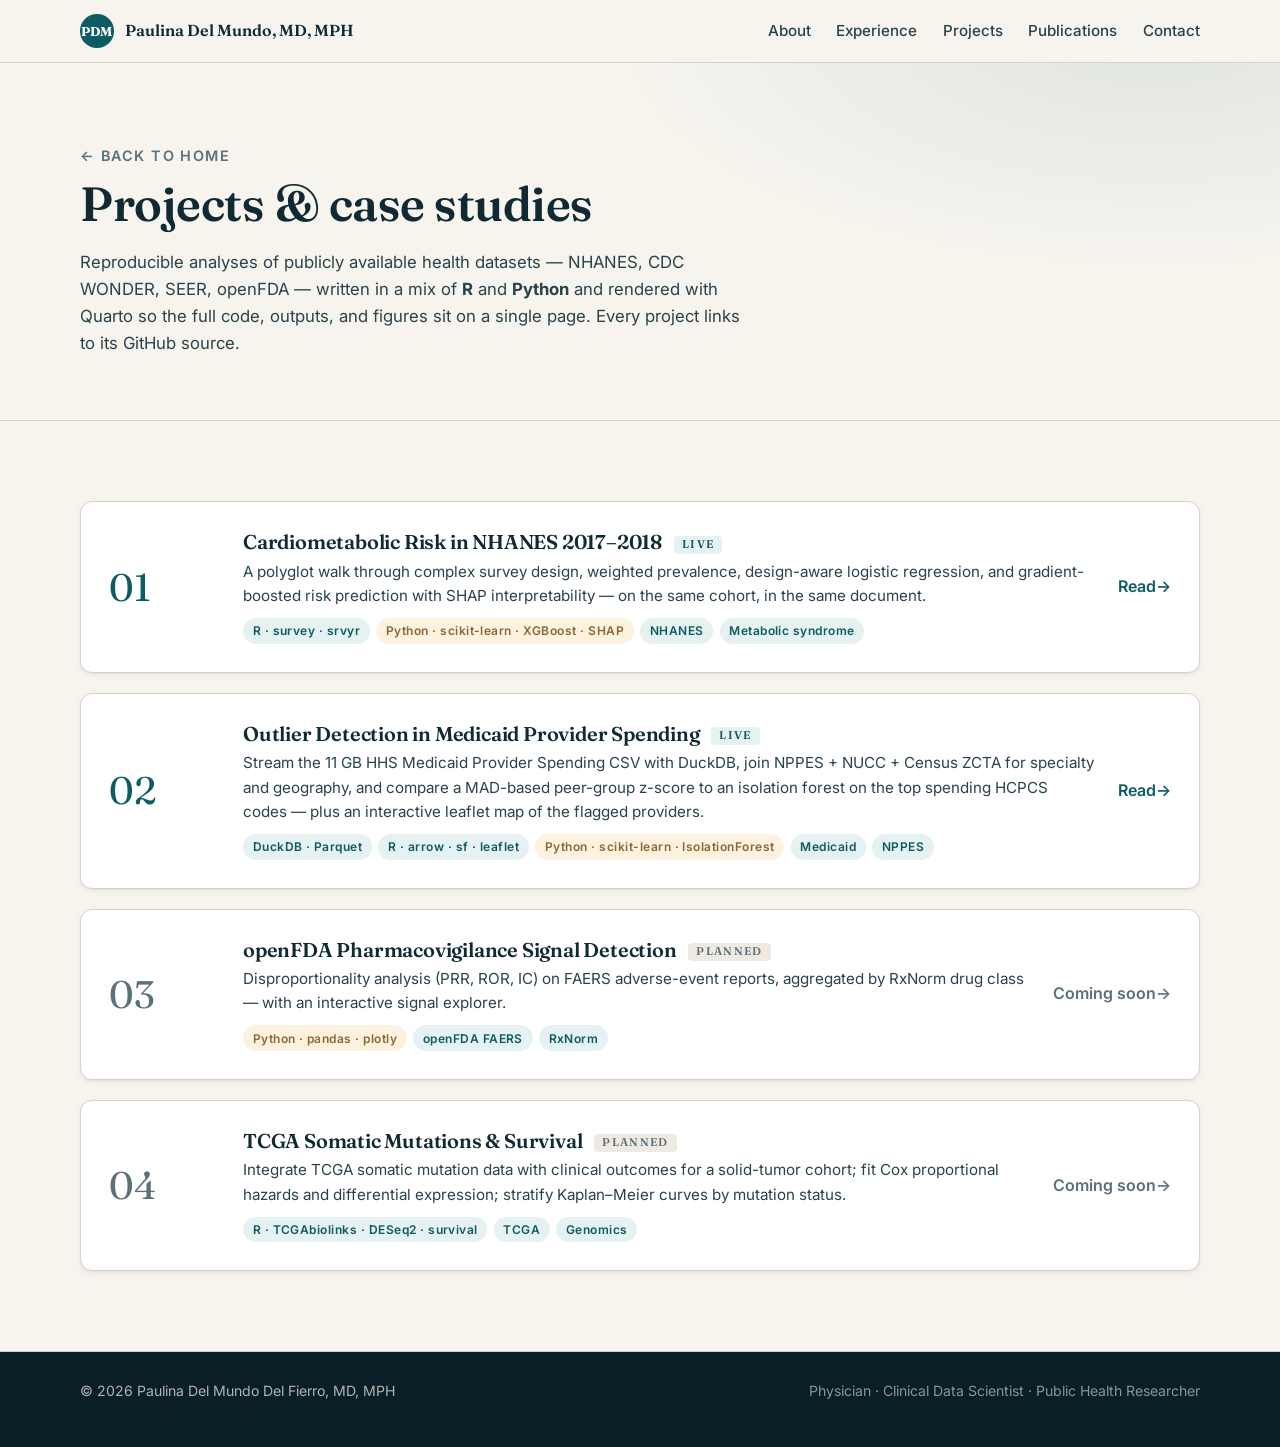
==== commit e2d3dc17: "Render project 02 and split prep outputs under 100 MB - Split the single 206 MB medicaid_outliers.pa" ====
--- a/projects/index.html
+++ b/projects/index.html
@@ -198,20 +198,19 @@
           </li>
 
           <li>
-            <a class="project-card" href="https://github.com/paulinedmdf/paulinadelmundomd/blob/main/projects/02-medicaid-outliers/analysis.qmd">
+            <a class="project-card" href="02-medicaid-outliers/analysis.html">
               <span class="project-num">02</span>
               <div>
                 <h2 class="project-title">
                   Outlier Detection in Medicaid Provider Spending
-                  <span class="project-status">Source</span>
+                  <span class="project-status live">Live</span>
                 </h2>
                 <p class="project-blurb">
                   Stream the 11 GB HHS Medicaid Provider Spending CSV with DuckDB,
                   join NPPES + NUCC + Census ZCTA for specialty and geography, and
                   compare a MAD-based peer-group z-score to an isolation forest on
-                  the top spending HCPCS codes. Rendered HTML lives at
-                  <code>02-medicaid-outliers/analysis.html</code> once Quarto is run
-                  locally and pushed.
+                  the top spending HCPCS codes — plus an interactive leaflet map
+                  of the flagged providers.
                 </p>
                 <ul class="project-tags">
                   <li>DuckDB · Parquet</li>
@@ -221,7 +220,7 @@
                   <li>NPPES</li>
                 </ul>
               </div>
-              <span class="project-cta">View .qmd</span>
+              <span class="project-cta">Read</span>
             </a>
           </li>
 
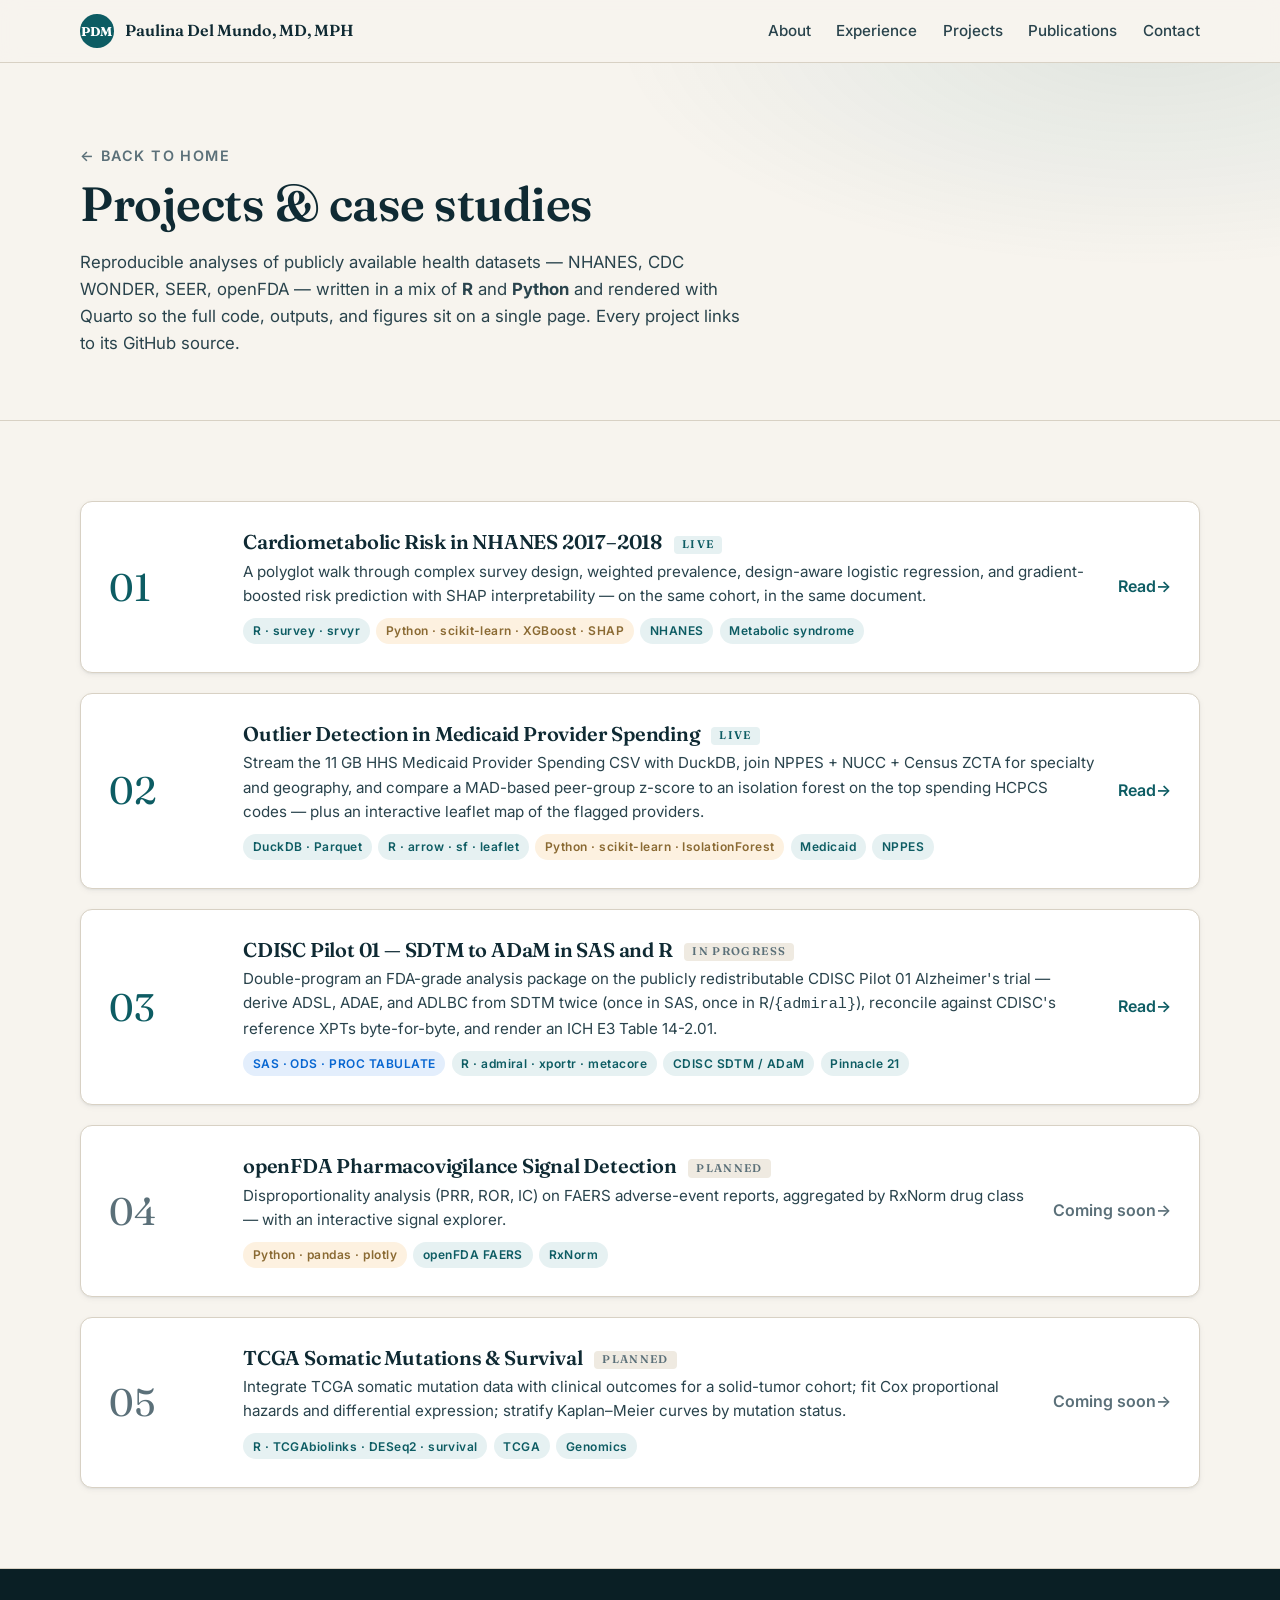
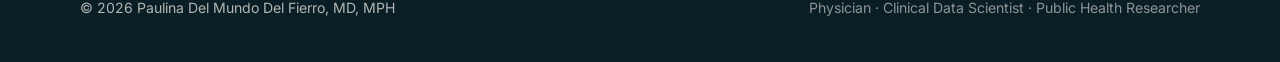
==== commit 0e9f407c: "Add project 03: CDISC Pilot 01 SDTM->ADaM in SAS and R Scaffold a double-programming exercise on the" ====
--- a/projects/index.html
+++ b/projects/index.html
@@ -9,6 +9,10 @@
   <link rel="preconnect" href="https://fonts.gstatic.com" crossorigin />
   <link href="https://fonts.googleapis.com/css2?family=Fraunces:ital,wght@0,400;0,600;0,700&family=Inter:wght@300;400;500;600;700&family=JetBrains+Mono:wght@400;500&display=swap" rel="stylesheet" />
   <link rel="stylesheet" href="../styles.css" />
+  <script>
+    window.va = window.va || function () { (window.vaq = window.vaq || []).push(arguments); };
+  </script>
+  <script defer src="/_vercel/insights/script.js"></script>
   <style>
     .projects-hero {
       padding: 5rem 0 3rem;
@@ -87,6 +91,7 @@
     }
     .project-tags li.py { background: #fdf1e0; color: #8a6a33; }
     .project-tags li.r  { background: #e6f1f2; color: #0d5c63; }
+    .project-tags li.sas { background: #e3eefc; color: #0766d1; }
     .project-cta {
       font-weight: 600;
       color: var(--accent);
@@ -225,8 +230,33 @@
           </li>
 
           <li>
+            <a class="project-card" href="03-cdisc-adam-pilot/analysis.html">
+              <span class="project-num">03</span>
+              <div>
+                <h2 class="project-title">
+                  CDISC Pilot 01 — SDTM to ADaM in SAS and R
+                  <span class="project-status">In progress</span>
+                </h2>
+                <p class="project-blurb">
+                  Double-program an FDA-grade analysis package on the publicly redistributable
+                  CDISC Pilot 01 Alzheimer's trial — derive ADSL, ADAE, and ADLBC from SDTM
+                  twice (once in SAS, once in R/<code>{admiral}</code>), reconcile against
+                  CDISC's reference XPTs byte-for-byte, and render an ICH E3 Table 14-2.01.
+                </p>
+                <ul class="project-tags">
+                  <li class="sas">SAS · ODS · PROC TABULATE</li>
+                  <li class="r">R · admiral · xportr · metacore</li>
+                  <li>CDISC SDTM / ADaM</li>
+                  <li>Pinnacle 21</li>
+                </ul>
+              </div>
+              <span class="project-cta">Read</span>
+            </a>
+          </li>
+
+          <li>
             <div class="project-card" style="cursor: default;">
-              <span class="project-num" style="color: var(--muted);">03</span>
+              <span class="project-num" style="color: var(--muted);">04</span>
               <div>
                 <h2 class="project-title">
                   openFDA Pharmacovigilance Signal Detection
@@ -248,7 +278,7 @@
 
           <li>
             <div class="project-card" style="cursor: default;">
-              <span class="project-num" style="color: var(--muted);">04</span>
+              <span class="project-num" style="color: var(--muted);">05</span>
               <div>
                 <h2 class="project-title">
                   TCGA Somatic Mutations &amp; Survival
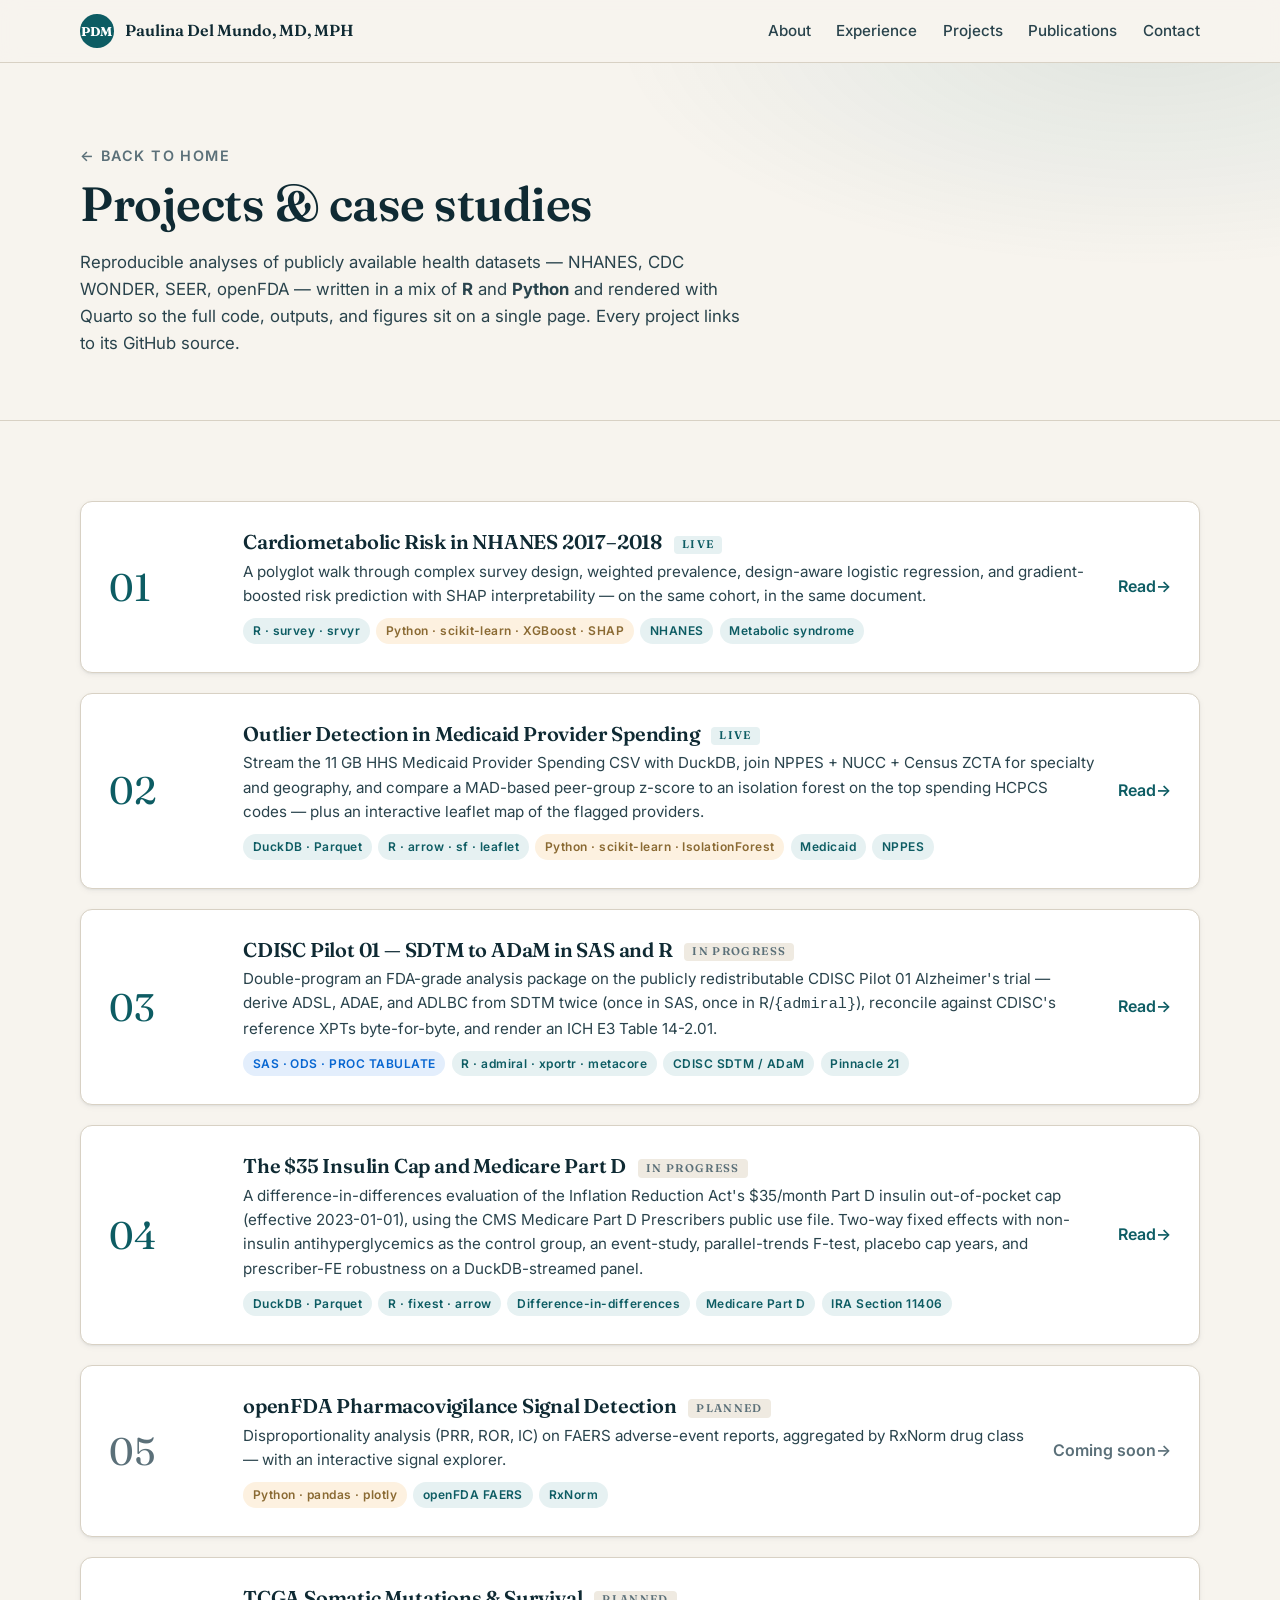
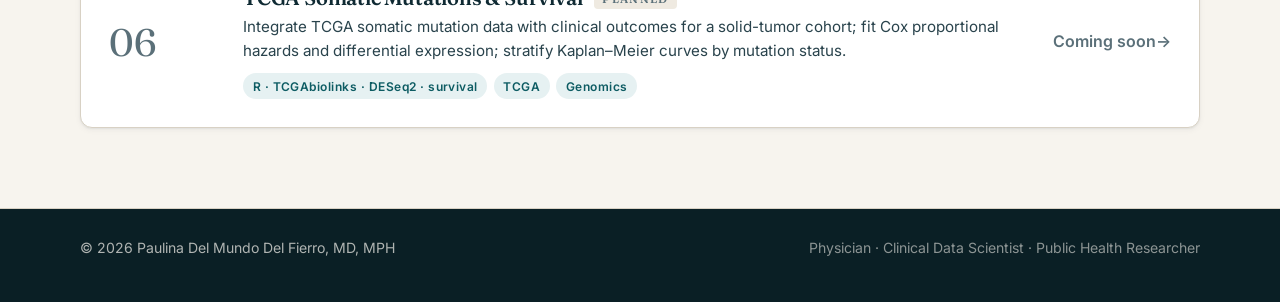
==== commit 14440241: "Add project 04: Medicare Part D insulin-cap DiD smoke test Difference-in-differences evaluation of t" ====
--- a/projects/index.html
+++ b/projects/index.html
@@ -255,8 +255,36 @@
           </li>
 
           <li>
+            <a class="project-card" href="04-medicare-part-d-insulin-cap/analysis.html">
+              <span class="project-num">04</span>
+              <div>
+                <h2 class="project-title">
+                  The $35 Insulin Cap and Medicare Part D
+                  <span class="project-status">In progress</span>
+                </h2>
+                <p class="project-blurb">
+                  A difference-in-differences evaluation of the Inflation Reduction Act's
+                  $35/month Part D insulin out-of-pocket cap (effective 2023-01-01), using
+                  the CMS Medicare Part D Prescribers public use file. Two-way fixed effects
+                  with non-insulin antihyperglycemics as the control group, an event-study,
+                  parallel-trends F-test, placebo cap years, and prescriber-FE robustness on
+                  a DuckDB-streamed panel.
+                </p>
+                <ul class="project-tags">
+                  <li>DuckDB · Parquet</li>
+                  <li class="r">R · fixest · arrow</li>
+                  <li>Difference-in-differences</li>
+                  <li>Medicare Part D</li>
+                  <li>IRA Section 11406</li>
+                </ul>
+              </div>
+              <span class="project-cta">Read</span>
+            </a>
+          </li>
+
+          <li>
             <div class="project-card" style="cursor: default;">
-              <span class="project-num" style="color: var(--muted);">04</span>
+              <span class="project-num" style="color: var(--muted);">05</span>
               <div>
                 <h2 class="project-title">
                   openFDA Pharmacovigilance Signal Detection
@@ -278,7 +306,7 @@
 
           <li>
             <div class="project-card" style="cursor: default;">
-              <span class="project-num" style="color: var(--muted);">05</span>
+              <span class="project-num" style="color: var(--muted);">06</span>
               <div>
                 <h2 class="project-title">
                   TCGA Somatic Mutations &amp; Survival
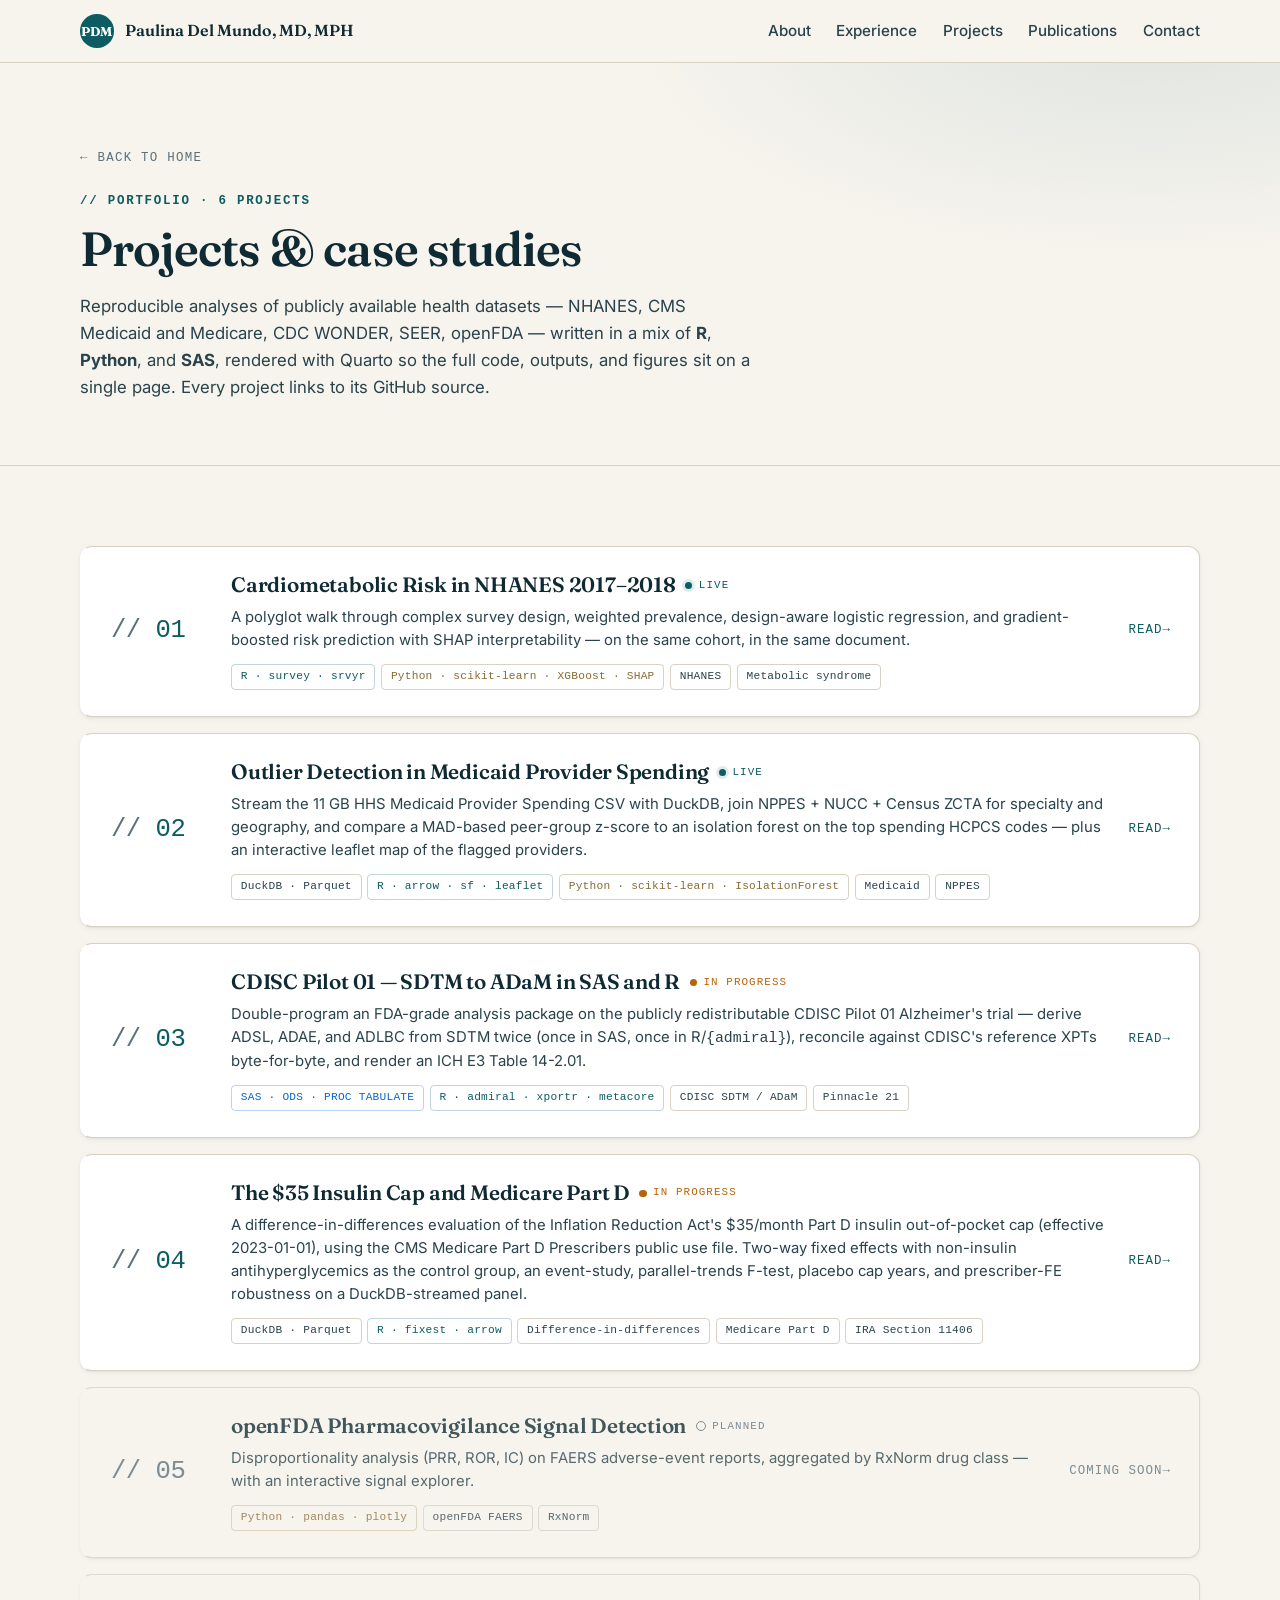
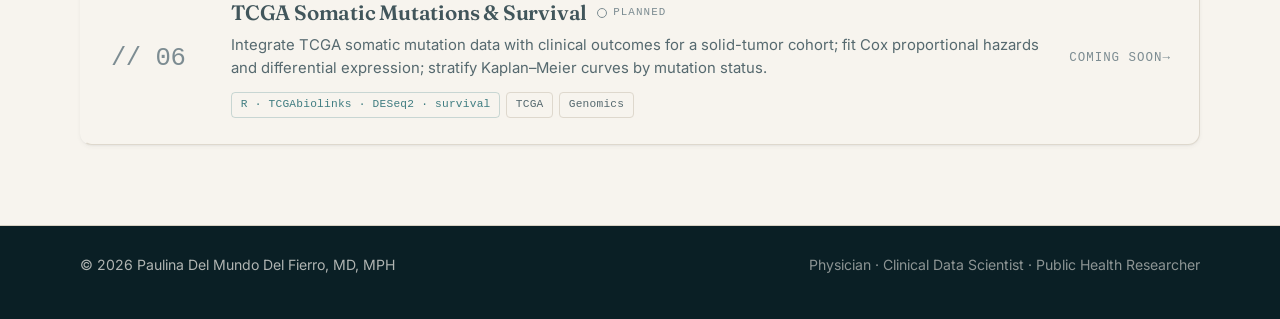
==== commit 209d458c: "Add 'Going deeper' callouts across all four notebook projects Inserts collapsed master's-level expla" ====
--- a/projects/index.html
+++ b/projects/index.html
@@ -14,86 +14,178 @@
   </script>
   <script defer src="/_vercel/insights/script.js"></script>
   <style>
+    /* ---- Hero ---- */
     .projects-hero {
       padding: 5rem 0 3rem;
       border-bottom: 1px solid var(--line);
       background:
-        radial-gradient(900px 400px at 90% -10%, rgba(13, 92, 99, 0.1), transparent 60%),
+        radial-gradient(900px 400px at 90% -10%, rgba(13, 92, 99, 0.10), transparent 60%),
         var(--paper);
+    }
+    .projects-hero .eyebrow {
+      font-family: "JetBrains Mono", ui-monospace, "SF Mono", Menlo, monospace;
+      font-size: 0.78rem;
+      text-transform: uppercase;
+      letter-spacing: 0.14em;
+      color: var(--accent);
+      margin: 1.4rem 0 0.5rem;
+      display: block;
     }
     .projects-hero h1 {
       font-family: var(--font-serif);
       font-size: clamp(2rem, 4vw, 3rem);
-      margin: 0.4rem 0 1rem;
+      margin: 0.2rem 0 1rem;
+      letter-spacing: -0.02em;
     }
     .projects-hero p {
       color: var(--ink-soft);
       max-width: 42rem;
       font-size: 1.05rem;
-    }
+      line-height: 1.6;
+    }
+
+    /* ---- Project list ---- */
     .project-list {
       list-style: none;
       padding: 0;
       margin: 0;
       display: grid;
-      gap: 1.25rem;
-    }
+      gap: 1rem;
+    }
+
+    /* ---- Card ---- */
     .project-card {
       display: grid;
-      grid-template-columns: 110px 1fr auto;
+      grid-template-columns: 96px 1fr auto;
       gap: 1.5rem;
       align-items: center;
-      padding: 1.75rem;
+      padding: 1.6rem 1.75rem;
       background: var(--white);
       border: 1px solid var(--line);
+      border-left: 3px solid transparent;
       border-radius: var(--radius);
       box-shadow: var(--shadow-sm);
-      transition: transform 0.2s ease, box-shadow 0.2s ease, border-color 0.2s ease;
-    }
-    .project-card:hover {
+      transition: transform 0.2s ease, box-shadow 0.2s ease,
+                  border-left-color 0.2s ease, border-color 0.2s ease;
+      color: inherit;
+    }
+    a.project-card:hover {
       transform: translateY(-2px);
       box-shadow: var(--shadow-md);
-      border-color: var(--accent);
-    }
+      border-left-color: var(--accent);
+    }
+    .project-card.is-planned {
+      cursor: default;
+      opacity: 0.78;
+      background: var(--paper);
+    }
+    .project-card.is-planned:hover {
+      transform: none;
+      box-shadow: var(--shadow-sm);
+    }
+
+    /* ---- Project number (mono) ---- */
     .project-num {
-      font-family: var(--font-serif);
-      font-size: 2.4rem;
+      font-family: "JetBrains Mono", ui-monospace, "SF Mono", Menlo, monospace;
+      font-size: 1.6rem;
+      font-weight: 500;
       color: var(--accent);
       line-height: 1;
-    }
+      letter-spacing: -0.02em;
+    }
+    .project-num::before {
+      content: "// ";
+      color: var(--muted);
+      font-weight: 400;
+    }
+    .project-card.is-planned .project-num { color: var(--muted); }
+
+    /* ---- Title row ---- */
     .project-title {
       font-family: var(--font-serif);
-      font-size: 1.25rem;
-      margin: 0 0 0.35rem;
+      font-size: 1.3rem;
+      margin: 0 0 0.5rem;
       color: var(--ink);
-    }
+      letter-spacing: -0.01em;
+      line-height: 1.25;
+      display: flex;
+      align-items: center;
+      flex-wrap: wrap;
+      gap: 0.6rem;
+    }
+
+    /* ---- Status indicator: dot + uppercase mono label ---- */
+    .project-status {
+      display: inline-flex;
+      align-items: center;
+      gap: 0.4rem;
+      font-family: "JetBrains Mono", ui-monospace, "SF Mono", Menlo, monospace;
+      font-size: 0.68rem;
+      font-weight: 500;
+      text-transform: uppercase;
+      letter-spacing: 0.1em;
+      color: var(--muted);
+      padding: 0;
+      background: none;
+    }
+    .project-status::before {
+      content: "";
+      width: 0.45rem;
+      height: 0.45rem;
+      border-radius: 50%;
+      background: var(--muted);
+      flex-shrink: 0;
+    }
+    .project-status.live    { color: var(--accent); }
+    .project-status.live::before { background: var(--accent); box-shadow: 0 0 0 3px rgba(13, 92, 99, 0.12); }
+    .project-status.progress { color: #b66409; }
+    .project-status.progress::before { background: #b66409; }
+    .project-status.planned::before {
+      background: transparent;
+      border: 1px solid var(--muted);
+      width: 0.5rem;
+      height: 0.5rem;
+    }
+
+    /* ---- Blurb ---- */
     .project-blurb {
-      margin: 0 0 0.6rem;
+      margin: 0 0 0.75rem;
       color: var(--ink-soft);
-      font-size: 0.95rem;
-    }
+      font-size: 0.93rem;
+      line-height: 1.55;
+    }
+
+    /* ---- Tags: outlined chips, mono labels ---- */
     .project-tags {
       list-style: none;
       padding: 0;
       margin: 0;
       display: flex;
       flex-wrap: wrap;
-      gap: 0.4rem;
+      gap: 0.35rem;
     }
     .project-tags li {
-      font-size: 0.75rem;
-      padding: 0.2rem 0.6rem;
-      border-radius: 999px;
-      background: var(--accent-soft);
-      color: var(--accent);
-      font-weight: 600;
-      letter-spacing: 0.04em;
-    }
-    .project-tags li.py { background: #fdf1e0; color: #8a6a33; }
-    .project-tags li.r  { background: #e6f1f2; color: #0d5c63; }
-    .project-tags li.sas { background: #e3eefc; color: #0766d1; }
+      font-family: "JetBrains Mono", ui-monospace, "SF Mono", Menlo, monospace;
+      font-size: 0.7rem;
+      font-weight: 500;
+      padding: 0.18rem 0.55rem;
+      border-radius: 4px;
+      background: transparent;
+      border: 1px solid var(--line);
+      color: var(--ink-soft);
+      letter-spacing: 0.02em;
+    }
+    .project-tags li.r   { color: #0d5c63; border-color: rgba(13, 92, 99, 0.25); }
+    .project-tags li.py  { color: #8a6a33; border-color: rgba(138, 106, 51, 0.30); }
+    .project-tags li.sas { color: #0766d1; border-color: rgba(7, 102, 209, 0.28); }
+
+    /* ---- CTA ---- */
     .project-cta {
-      font-weight: 600;
+      font-family: "JetBrains Mono", ui-monospace, "SF Mono", Menlo, monospace;
+      font-size: 0.78rem;
+      text-transform: uppercase;
+      letter-spacing: 0.08em;
+      font-weight: 500;
       color: var(--accent);
       white-space: nowrap;
     }
@@ -102,39 +194,31 @@
       transition: transform 0.2s ease;
       display: inline-block;
     }
-    .project-card:hover .project-cta::after { transform: translateX(4px); }
-    .project-status {
-      display: inline-block;
-      font-size: 0.7rem;
-      text-transform: uppercase;
-      letter-spacing: 0.12em;
-      padding: 0.15rem 0.5rem;
-      border-radius: 4px;
-      background: var(--paper-2);
-      color: var(--muted);
-      margin-left: 0.5rem;
-      vertical-align: middle;
-      font-weight: 600;
-    }
-    .project-status.live { background: var(--accent-soft); color: var(--accent); }
+    a.project-card:hover .project-cta::after { transform: translateX(4px); }
+    .project-card.is-planned .project-cta { color: var(--muted); }
+
+    /* ---- Back link ---- */
     .back-link {
       display: inline-flex;
       align-items: center;
       gap: 0.4rem;
       color: var(--muted);
-      font-size: 0.9rem;
+      font-family: "JetBrains Mono", ui-monospace, "SF Mono", Menlo, monospace;
+      font-size: 0.78rem;
       text-transform: uppercase;
       letter-spacing: 0.1em;
-      font-weight: 600;
+      font-weight: 500;
     }
     .back-link:hover { color: var(--accent); }
 
+    /* ---- Responsive ---- */
     @media (max-width: 640px) {
       .project-card {
         grid-template-columns: 1fr;
-        gap: 0.5rem;
+        gap: 0.6rem;
+        padding: 1.25rem 1.4rem;
       }
-      .project-num { font-size: 1.8rem; }
+      .project-num { font-size: 1.3rem; }
       .project-cta { justify-self: start; }
     }
   </style>
@@ -165,12 +249,14 @@
     <section class="projects-hero">
       <div class="container">
         <a href="../index.html" class="back-link">&larr; Back to home</a>
+        <span class="eyebrow">// Portfolio &middot; 6 projects</span>
         <h1>Projects &amp; case studies</h1>
         <p>
-          Reproducible analyses of publicly available health datasets — NHANES, CDC WONDER,
-          SEER, openFDA — written in a mix of <strong>R</strong> and <strong>Python</strong> and
-          rendered with Quarto so the full code, outputs, and figures sit on a single page.
-          Every project links to its GitHub source.
+          Reproducible analyses of publicly available health datasets — NHANES, CMS Medicaid
+          and Medicare, CDC WONDER, SEER, openFDA — written in a mix of <strong>R</strong>,
+          <strong>Python</strong>, and <strong>SAS</strong>, rendered with Quarto so the full
+          code, outputs, and figures sit on a single page. Every project links to its GitHub
+          source.
         </p>
       </div>
     </section>
@@ -235,7 +321,7 @@
               <div>
                 <h2 class="project-title">
                   CDISC Pilot 01 — SDTM to ADaM in SAS and R
-                  <span class="project-status">In progress</span>
+                  <span class="project-status progress">In progress</span>
                 </h2>
                 <p class="project-blurb">
                   Double-program an FDA-grade analysis package on the publicly redistributable
@@ -260,7 +346,7 @@
               <div>
                 <h2 class="project-title">
                   The $35 Insulin Cap and Medicare Part D
-                  <span class="project-status">In progress</span>
+                  <span class="project-status progress">In progress</span>
                 </h2>
                 <p class="project-blurb">
                   A difference-in-differences evaluation of the Inflation Reduction Act's
@@ -283,12 +369,12 @@
           </li>
 
           <li>
-            <div class="project-card" style="cursor: default;">
-              <span class="project-num" style="color: var(--muted);">05</span>
+            <div class="project-card is-planned">
+              <span class="project-num">05</span>
               <div>
                 <h2 class="project-title">
                   openFDA Pharmacovigilance Signal Detection
-                  <span class="project-status">Planned</span>
+                  <span class="project-status planned">Planned</span>
                 </h2>
                 <p class="project-blurb">
                   Disproportionality analysis (PRR, ROR, IC) on FAERS adverse-event reports,
@@ -300,17 +386,17 @@
                   <li>RxNorm</li>
                 </ul>
               </div>
-              <span class="project-cta" style="color: var(--muted);">Coming soon</span>
+              <span class="project-cta">Coming soon</span>
             </div>
           </li>
 
           <li>
-            <div class="project-card" style="cursor: default;">
-              <span class="project-num" style="color: var(--muted);">06</span>
+            <div class="project-card is-planned">
+              <span class="project-num">06</span>
               <div>
                 <h2 class="project-title">
                   TCGA Somatic Mutations &amp; Survival
-                  <span class="project-status">Planned</span>
+                  <span class="project-status planned">Planned</span>
                 </h2>
                 <p class="project-blurb">
                   Integrate TCGA somatic mutation data with clinical outcomes for a solid-tumor
@@ -323,7 +409,7 @@
                   <li>Genomics</li>
                 </ul>
               </div>
-              <span class="project-cta" style="color: var(--muted);">Coming soon</span>
+              <span class="project-cta">Coming soon</span>
             </div>
           </li>
         </ul>
